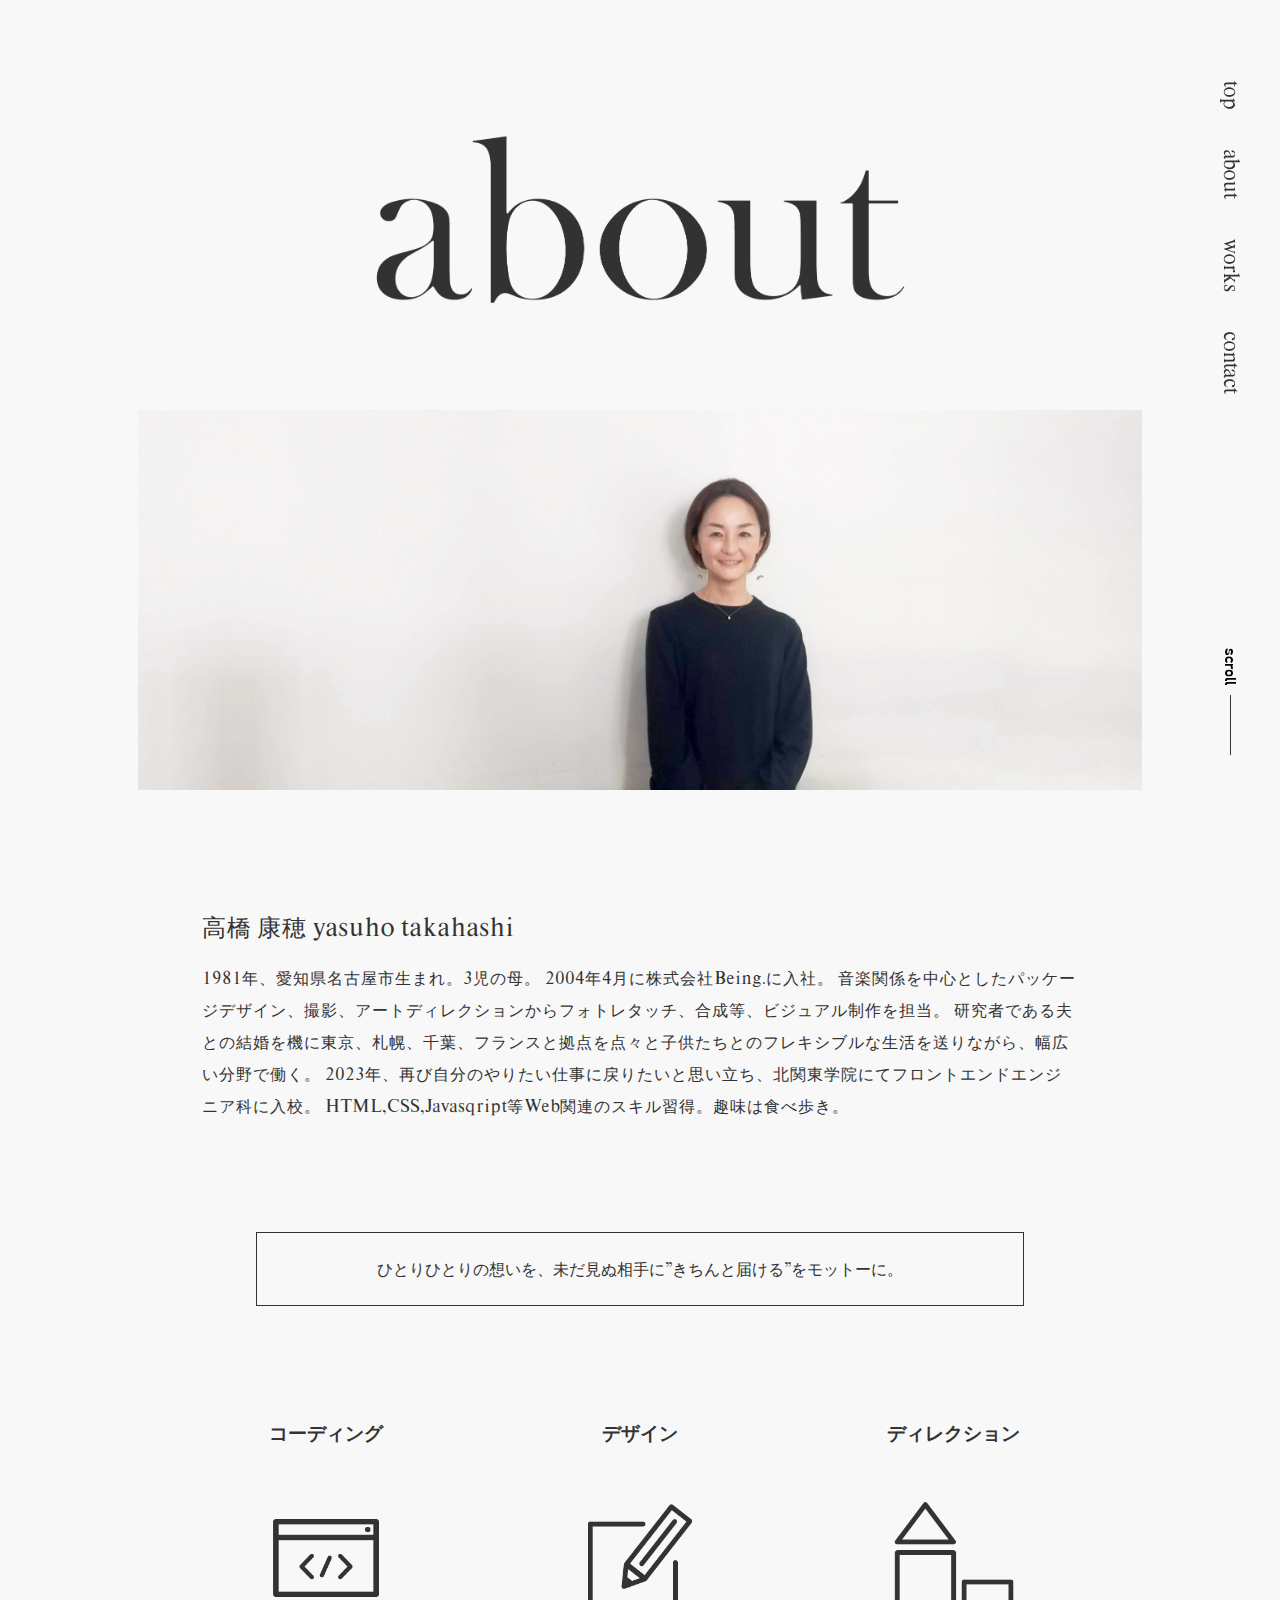
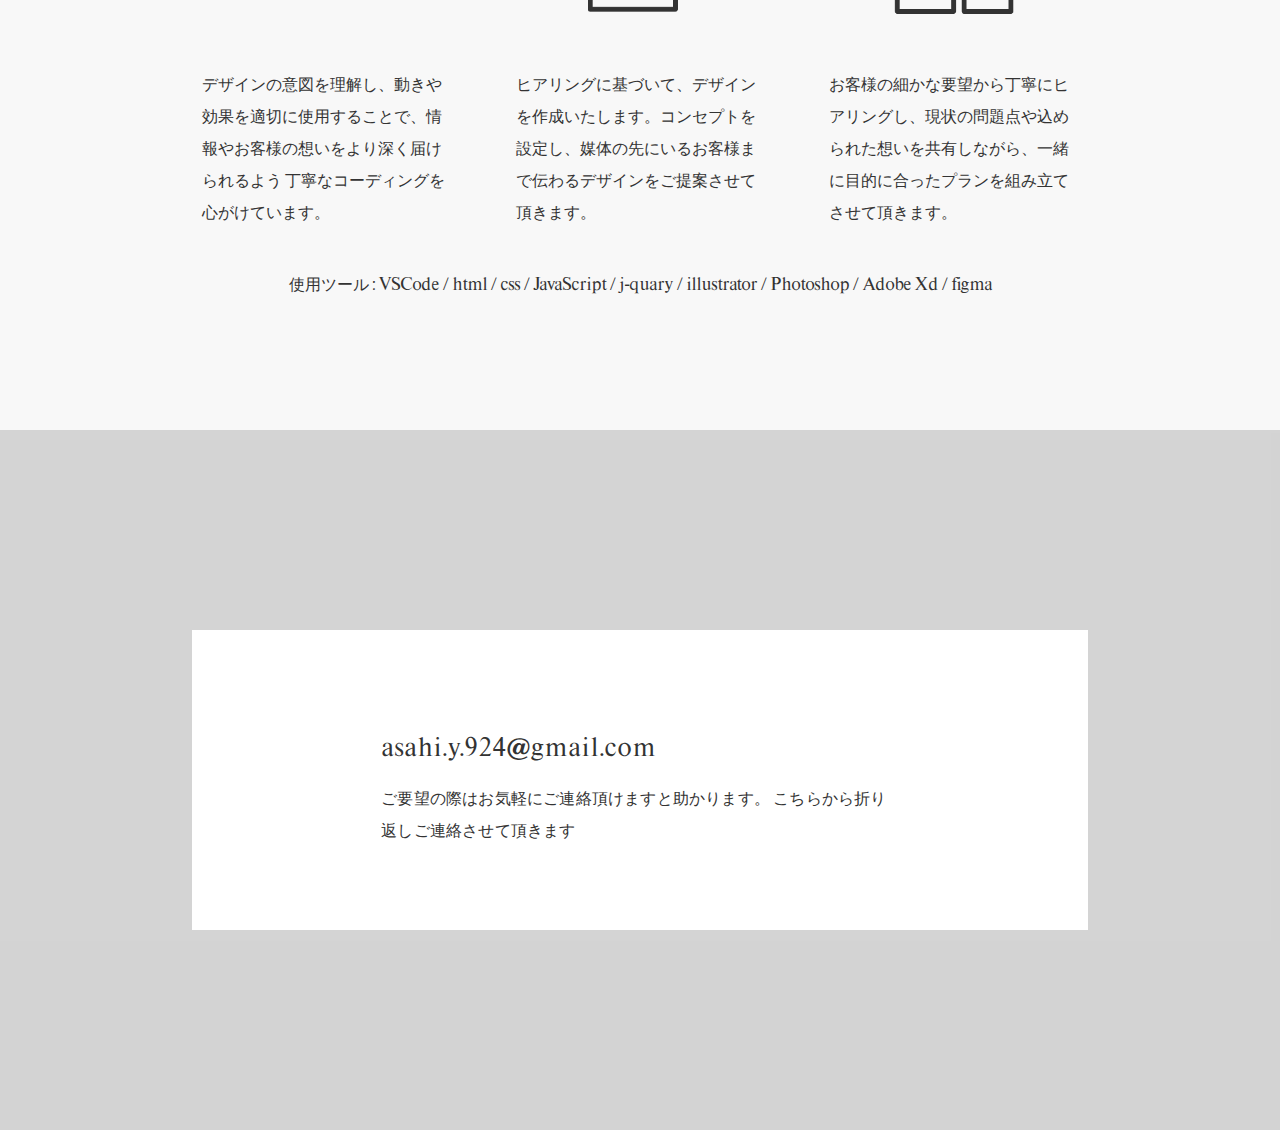
==== portfolio_about/about.html @ abf3ac4a "Add files via upload" ====
<!DOCTYPE html>
<html lang="en">
<head>
    <meta charset="UTF-8">
    <meta name="viewport" content="width=device-width, initial-scale=1.0">
    <title>YasuhoTakahashi_portfolio_about</title>
    <link rel="stylesheet" href="./about.css">
</head>

<body>
    <nav id="g-nav">
    <ul>
    <li><a href="../index.html">top</a></li>  
    <li><a href="#about">about</a></li>  
    <li><a href="../index.html#works">works</a></li>  
    <li><a href="#contact">contact</a></li>  
    </ul>
    </div>
    </nav>
    <!-- スクロールセット -->
      <main id="main">
          <div class="scroll">scroll<span class="scroll_anime"></span></div>
      </main>
      </div>

<section id="about">
    <img src="./about_img/pf_name_about.png" alt="about-title" class="main-title-works">

    <img src="./about_img/yasuho.t.jpg" alt="gazo" class="main-ph">
    <div class="pf-box">
    <p class="my-name">高橋 康穂   yasuho takahashi</p>
    <p>1981年、愛知県名古屋市生まれ。3児の母。 2004年4月に株式会社Being.に入社。
        音楽関係を中心としたパッケージデザイン、撮影、アートディレクションからフォトレタッチ、合成等、ビジュアル制作を担当。
        研究者である夫との結婚を機に東京、札幌、千葉、フランスと拠点を点々と子供たちとのフレキシブルな生活を送りながら、幅広い分野で働く。
        2023年、再び自分のやりたい仕事に戻りたいと思い立ち、北関東学院にてフロントエンドエンジニア科に入校。
        HTML,CSS,Javasqript等Web関連のスキル習得。趣味は食べ歩き。</p>
    </div>

    <div class="copy">
        <p>ひとりひとりの想いを、未だ見ぬ相手に”きちんと届ける”をモットーに。</p>
    </div>

<div class="textarea">
    <div class="text-box">
        <h3>コーディング</h3>
        <img src="./about_img/cording.png" alt="cording-gazo">
        <p>デザインの意図を理解し、動きや効果を適切に使用することで、情報やお客様の想いをより深く届けられるよう
            丁寧なコーディングを心がけています。</p>
    </div>

    <div class="text-box">
        <h3>デザイン</h3>
        <img src="./about_img/design.png" alt="design-gazo">
        <p>ヒアリングに基づいて、デザインを作成いたします。コンセプトを設定し、媒体の先にいるお客様まで伝わるデザインをご提案させて頂きます。
        </p>
    </div>

    <div class="text-box">
        <h3>ディレクション</h3>
        <img src="./about_img/direction.png" alt="direction-gazo">
        <p>お客様の細かな要望から丁寧にヒアリングし、現状の問題点や込められた想いを共有しながら、一緒に目的に合ったプランを組み立てさせて頂きます。</p>
    </div>
</div>

<div class="skill">
    <p>使用ツール : VSCode / html / css / JavaScript / j-quary / illustrator / Photoshop / Adobe Xd / figma</p>
</div>

</section>


<section id="contact">
<div class="contact_bg">
    <div class="contact-text-box">
    <p class="E-mail">asahi.y.924@gmail.com</p>
    <p>ご要望の際はお気軽にご連絡頂けますと助かります。
        こちらから折り返しご連絡させて頂きます</p>
    </div>
</div>
</section>

</body>
</html>
---- portfolio_about/about.css ----
@charset "utf-8";

*{
    margin: 0;
    padding: 0;
    box-sizing: border-box;
}

/* 共通 */
@font-face {
    font-family: "myfont";
    src: url(../font/din1451alt.ttf) format("truetype");  
  }

@font-face{
  font-family: "myfont-nm";
  src: url(../font/OPTITimes-Roman.otf) format("opentype");
}

@font-face{
  font-family: "myfont-nm-#";
  src: url(../font/OPTITimesRoman-Italic.otf) format("opentype");
}

p,h2,h3 {
    font-family: "myfont-nm", serif;
    color: #333;
  }

a{
  text-decoration: none;
  color: #333;
}

li{
  list-style-type: none;
}

html{
    scroll-behavior: smooth;
  }

body{
    /* background: url(./about_img/bg.jpg); */
    background: rgb(248 248 248);
    width: 100%;
    background-position: top;
    background-size: cover;
    background-attachment: fixed;
}

#g-nav{
    position: fixed;
    right: 35px;
    top: 40px
}

#g-nav li{
    writing-mode: vertical-rl;
    margin-top: 40px;
    font-size: 1.2rem;
    font-family: "myfont-nm";
}



/* スクロールマーク */
.scroll{
    position:fixed;
    right: 40px;
    bottom: 15%;
    writing-mode: vertical-rl;
    display: flex;
    flex-direction: row;
    align-items: center;
    font-family: "myfont";
}

.scroll span{
    width: 1px;
    height: 60px;
    background: #333;
    margin: 10px 0px;
}

.scroll_anime{
    animation-name: scrollanime;
    animation-fill-mode:backwards;/*最初の状態に戻る*/
    animation-duration:1.6s;/*1.6秒で*/
    animation-iteration-count:infinite;/*繰り返す*/
    animation-timing-function:ease;/*最初と最後が緩やかに動く*/
    animation-delay: 0.5s;
    animation-direction:normal;
}

@keyframes scrollanime{
    0%{
        opacity: 0;
        transform: translateY(-10px);
    }

    30%{
      opacity: .7;
  }

    100%{
        opacity: 1;
        transform: translateY(50px);
    }
    }

/* about */
#about{
    margin: 120px 0;
}
.main-title-works{
    width: 50%;
    height: 200px;
    object-fit: contain;
    object-position: center;
    display: block;
    margin: 0 auto;
    margin-bottom: 80px;
    opacity: .8;
}

.main-ph{
    width: 80%;
    height: 400px;
    object-fit: cover;
    object-position: center;
    display: block;
    margin: 0 auto;
}

.pf-box{
    padding: 100px 0;
    width: 70%;
    margin: 0 auto;
}

.pf-box p{
    padding: 10px;
    letter-spacing: 1px;
    line-height: 2rem;
    font-family: "myfont-nm", serif; 
    color: #333;   
}

.my-name{
    font-size: 1.5rem;
}

.copy{
    margin: 0 auto;
    width: 60%;
    margin-bottom: 100px;
}

.copy p{
    border: 1px solid #333;
    padding: 20px;
    text-align: center;
}

/* text-area */
.textarea{
    display: flex;
    justify-content: space-between;
    align-items: center;
    width: 70%;
    margin: 0 auto;
}

.text-box{
    display: flex;
    justify-content: center;
    flex-direction: column;
    width: 30%;
}

.text-box h3{
    text-align: center;
}

.text-box img{
    width: 200px;
    height: 200px;
    width: 100%;
    object-fit: contain;
    object-position: center;
}

.text-box h3,
img,
p{
    padding: 10px;
    line-height: 2rem;
}

.skill{
    text-align: center;
    letter-spacing: .2;
    padding-top: 20px;
    width: 70%;
    margin: 0 auto;
}

/* コンタクト */
#contact{
    background: rgba(175, 175, 175, 0.5);
    width: 100%;
    height: 700px;
    background-size: cover;
    background-position: center;
    display: flex;
    justify-content: center;
    align-items: center;
}

.contact_bg{
    background: #fff;
    width: 70%;
    height: 300px;
}

.contact-text-box{
    width: 60%;
    display: block;
    margin: 90px auto;
    letter-spacing: .2px;    
}

.contact-text-box p{
    padding: 10px;
}

.E-mail{
    letter-spacing: 1px;
    font-size: 1.5rem;
    padding: 10px;

}

/* レスポンシブ */
@media screen and (max-width:715px){
    #g-nav {
      display: flex;
      justify-content: center;
      width: 100%;
      z-index: 99;
      position: fixed;
      right: 0px;
      top: 0px;
      padding: 15px;
      background: #333;
  }
  
  #g-nav ul {
    display: flex;
    justify-content: space-between;
    align-items: center;
    width: 70%;
  }
  
  #g-nav li {
    margin-top: 40px;
    font-family: "myfont-nm";
    writing-mode: horizontal-tb;
  }
  
  #g-nav li a{
    font-size: 1.2rem;
    color: snow;
  }
  
  .scroll{
     display:none
    }

.main-title-works{
    margin-bottom:0px;
}

.pf-box {
    padding: 60px 0;
    width: 80%;
    margin: 0 auto;
  }

.textarea{
    width: 80%;
    letter-spacing: -.1rem;
}

.contact-text-box {
    width: 70%;
}

.skill {
    width: 80%;
    margin: 0 auto;
}

.contact_bg {
    background: #fff;
    width: 100%;
    height: 300px;
}

}  
  @media screen and (min-width:320px) and (max-width:600px){
    .pf-box {
        width: 80%;
        margin: 0 auto;
    }

    .copy {
        margin: 0 auto;
        width: 80%;
        margin-bottom: 100px;
    }

    .text-box {
        display: flex;
        justify-content: center;
        flex-direction: column;
        width: 100%;
    }

    .textarea {
        display: flex;
        align-items: center;
        margin: 0 auto;
        flex-direction: column;
    }

    .contact_bg {
        background: #fff;
        width: 100%;
        height: 300px;
    }
  
  }
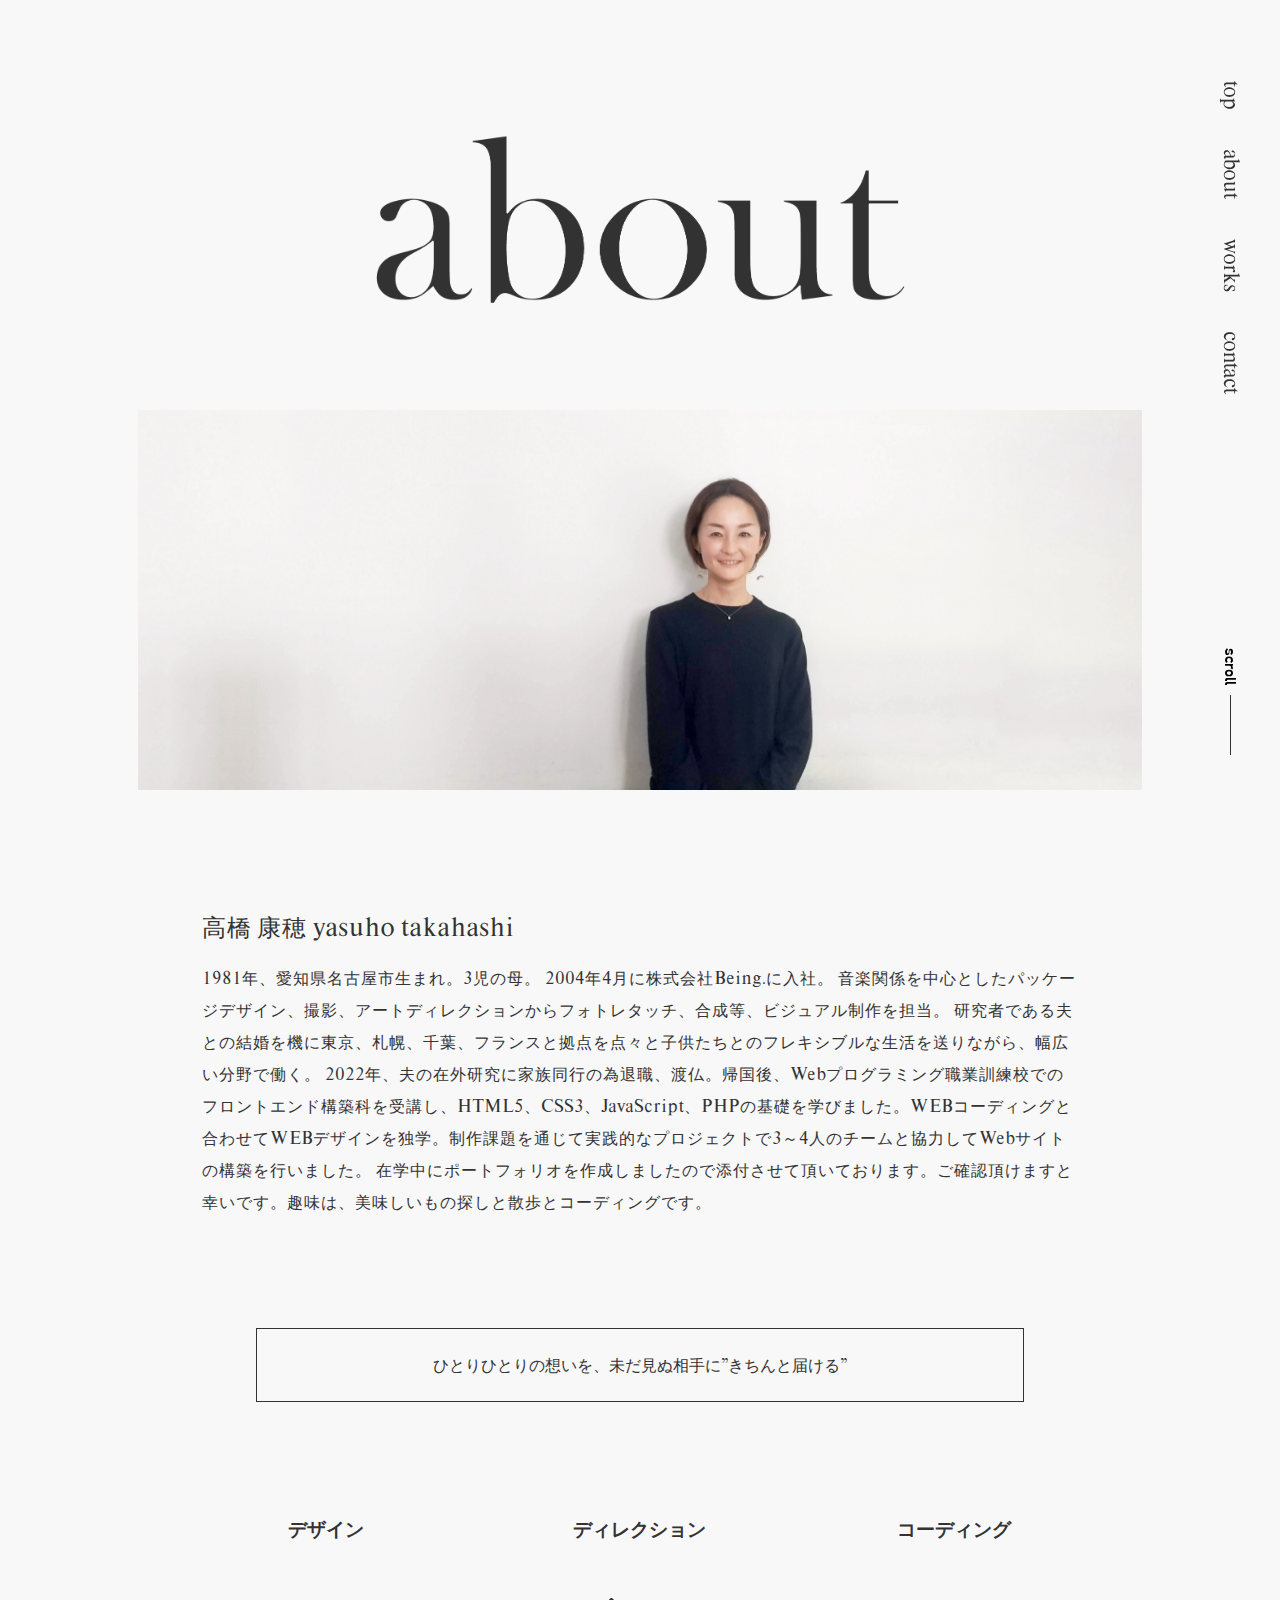
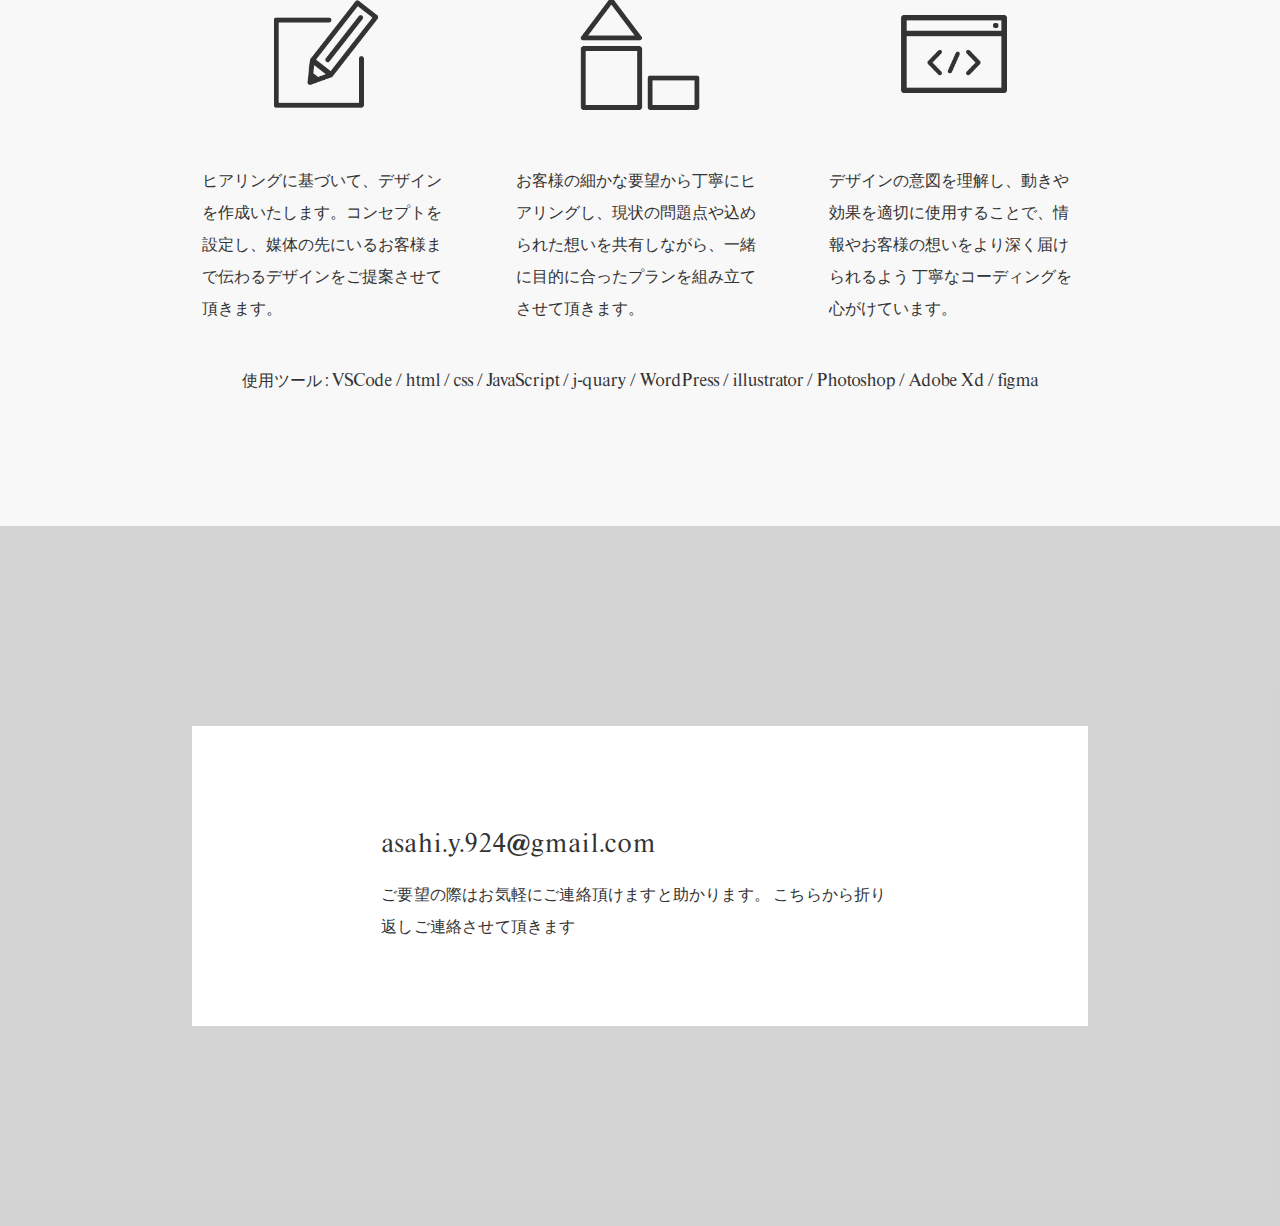
==== commit 9e99bb9e: "Add files via upload" ====
--- a/portfolio_about/about.html
+++ b/portfolio_about/about.html
@@ -32,22 +32,15 @@
     <p>1981年、愛知県名古屋市生まれ。3児の母。 2004年4月に株式会社Being.に入社。
         音楽関係を中心としたパッケージデザイン、撮影、アートディレクションからフォトレタッチ、合成等、ビジュアル制作を担当。
         研究者である夫との結婚を機に東京、札幌、千葉、フランスと拠点を点々と子供たちとのフレキシブルな生活を送りながら、幅広い分野で働く。
-        2023年、再び自分のやりたい仕事に戻りたいと思い立ち、北関東学院にてフロントエンドエンジニア科に入校。
-        HTML,CSS,Javasqript等Web関連のスキル習得。趣味は食べ歩き。</p>
+        2022年、夫の在外研究に家族同行の為退職、渡仏。帰国後、Webプログラミング職業訓練校でのフロントエンド構築科を受講し、HTML5、CSS3、JavaScript、PHPの基礎を学びました。WEBコーディングと合わせてWEBデザインを独学。制作課題を通じて実践的なプロジェクトで3～4人のチームと協力してWebサイトの構築を行いました。
+        在学中にポートフォリオを作成しましたので添付させて頂いております。ご確認頂けますと幸いです。趣味は、美味しいもの探しと散歩とコーディングです。</p>
     </div>
 
     <div class="copy">
-        <p>ひとりひとりの想いを、未だ見ぬ相手に”きちんと届ける”をモットーに。</p>
+        <p>ひとりひとりの想いを、未だ見ぬ相手に”きちんと届ける”</p>
     </div>
 
 <div class="textarea">
-    <div class="text-box">
-        <h3>コーディング</h3>
-        <img src="./about_img/cording.png" alt="cording-gazo">
-        <p>デザインの意図を理解し、動きや効果を適切に使用することで、情報やお客様の想いをより深く届けられるよう
-            丁寧なコーディングを心がけています。</p>
-    </div>
-
     <div class="text-box">
         <h3>デザイン</h3>
         <img src="./about_img/design.png" alt="design-gazo">
@@ -60,10 +53,17 @@
         <img src="./about_img/direction.png" alt="direction-gazo">
         <p>お客様の細かな要望から丁寧にヒアリングし、現状の問題点や込められた想いを共有しながら、一緒に目的に合ったプランを組み立てさせて頂きます。</p>
     </div>
+
+    <div class="text-box">
+        <h3>コーディング</h3>
+        <img src="./about_img/cording.png" alt="cording-gazo">
+        <p>デザインの意図を理解し、動きや効果を適切に使用することで、情報やお客様の想いをより深く届けられるよう
+            丁寧なコーディングを心がけています。</p>
+    </div>
 </div>
 
 <div class="skill">
-    <p>使用ツール : VSCode / html / css / JavaScript / j-quary / illustrator / Photoshop / Adobe Xd / figma</p>
+    <p>使用ツール : VSCode / html / css / JavaScript / j-quary / WordPress / illustrator / Photoshop / Adobe Xd / figma</p>
 </div>
 
 </section>
